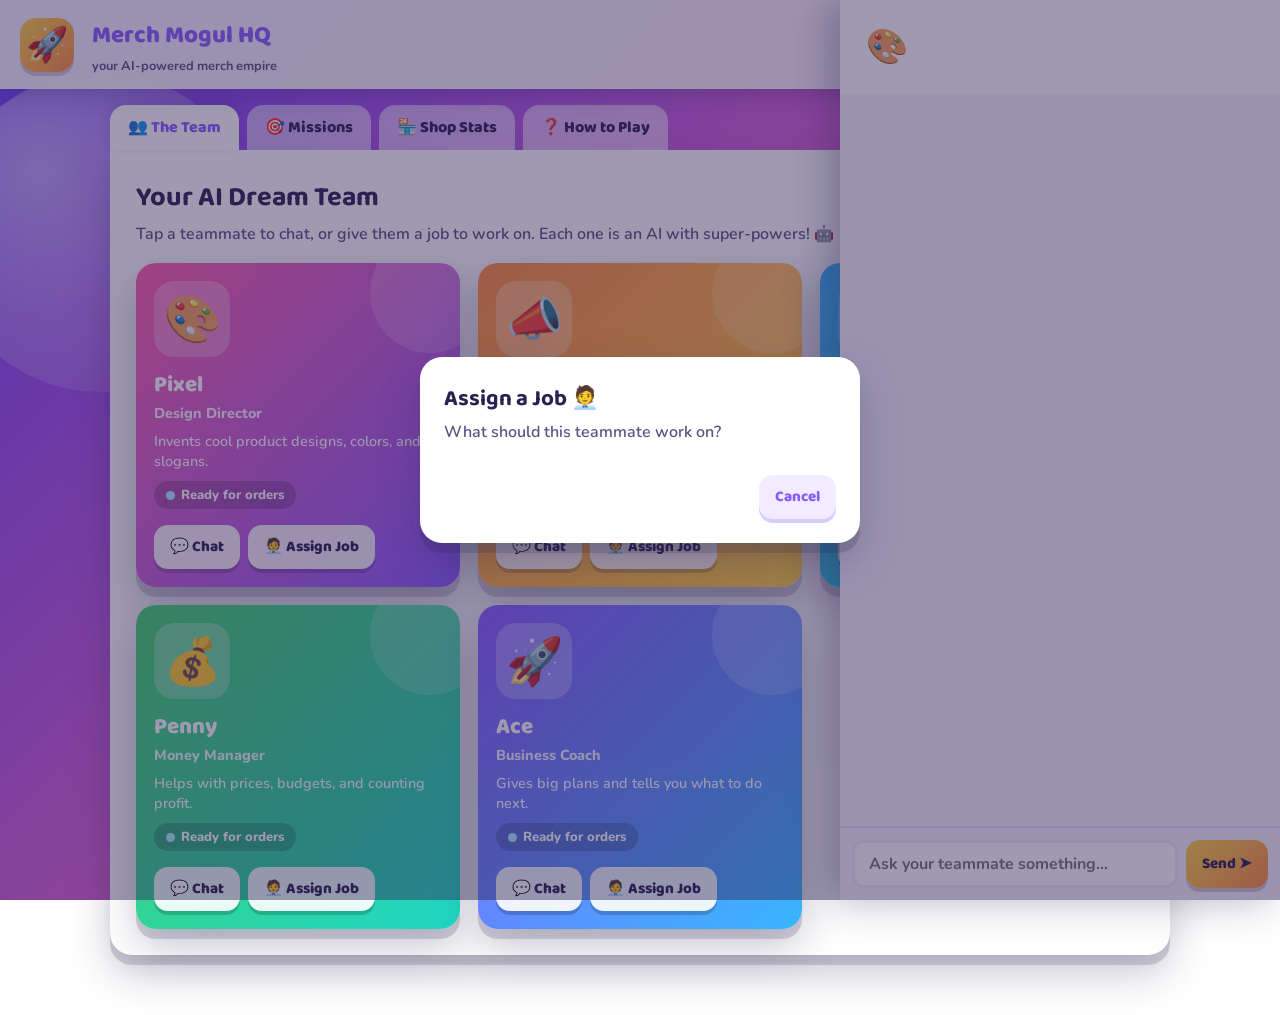
==== index.html @ 170a207f "Add Merch Mogul HQ: a game-style AI business HQ for kids Build a colorful, video-game-style web app " ====
<!DOCTYPE html>
<html lang="en">
<head>
  <meta charset="UTF-8" />
  <meta name="viewport" content="width=device-width, initial-scale=1.0" />
  <title>Merch Mogul HQ 🚀</title>
  <link rel="preconnect" href="https://fonts.googleapis.com" />
  <link rel="preconnect" href="https://fonts.gstatic.com" crossorigin />
  <link href="https://fonts.googleapis.com/css2?family=Baloo+2:wght@500;700;800&family=Nunito:wght@400;600;700;800&display=swap" rel="stylesheet" />
  <link rel="stylesheet" href="styles.css" />
</head>
<body>
  <!-- Animated background bubbles -->
  <div class="bg-bubbles" aria-hidden="true"></div>

  <!-- ===== TOP BAR / HUD ===== -->
  <header class="hud">
    <div class="hud-left">
      <div class="logo">🚀</div>
      <div class="shop-name-wrap">
        <input id="shopName" class="shop-name" maxlength="22" value="Merch Mogul HQ" title="Click to rename your shop!" />
        <span class="shop-tag">your AI-powered merch empire</span>
      </div>
    </div>

    <div class="hud-right">
      <div class="stat coins" title="Coins you've earned">
        <span class="stat-icon">🪙</span>
        <span id="coins">0</span>
      </div>
      <div class="stat level" title="Your business level">
        <span class="stat-icon">⭐</span>
        <span>Lv <b id="level">1</b></span>
      </div>
      <div class="xpbar-wrap" title="Earn XP to level up!">
        <div class="xpbar"><div id="xpfill" class="xpfill"></div></div>
        <span id="xptext" class="xptext">0 / 100 XP</span>
      </div>
    </div>
  </header>

  <!-- ===== TAB NAV ===== -->
  <nav class="tabs">
    <button class="tab active" data-tab="team">👥 The Team</button>
    <button class="tab" data-tab="missions">🎯 Missions</button>
    <button class="tab" data-tab="shop">🏪 Shop Stats</button>
    <button class="tab" data-tab="help">❓ How to Play</button>
  </nav>

  <main class="stage">
    <!-- ===== TEAM TAB ===== -->
    <section id="tab-team" class="panel active">
      <h2 class="panel-title">Your AI Dream Team</h2>
      <p class="panel-sub">Tap a teammate to chat, or give them a job to work on. Each one is an AI with super-powers! 🤖</p>
      <div id="agentGrid" class="agent-grid"><!-- agent cards injected by app.js --></div>
    </section>

    <!-- ===== MISSIONS TAB ===== -->
    <section id="tab-missions" class="panel">
      <h2 class="panel-title">Mission Board 🎯</h2>
      <p class="panel-sub">Complete missions to earn coins and XP. Ask a teammate for help, then mark it done!</p>
      <div id="missionList" class="mission-list"><!-- missions injected --></div>
    </section>

    <!-- ===== SHOP STATS TAB ===== -->
    <section id="tab-shop" class="panel">
      <h2 class="panel-title">Shop Stats 🏪</h2>
      <p class="panel-sub">Watch your empire grow. These numbers go up as you play and complete missions!</p>
      <div class="stats-grid">
        <div class="stat-card"><div class="stat-card-icon">🪙</div><div class="stat-card-num" id="s-coins">0</div><div class="stat-card-label">Coins</div></div>
        <div class="stat-card"><div class="stat-card-icon">⭐</div><div class="stat-card-num" id="s-level">1</div><div class="stat-card-label">Level</div></div>
        <div class="stat-card"><div class="stat-card-icon">🏆</div><div class="stat-card-num" id="s-missions">0</div><div class="stat-card-label">Missions Done</div></div>
        <div class="stat-card"><div class="stat-card-icon">💬</div><div class="stat-card-num" id="s-chats">0</div><div class="stat-card-label">Ideas Discussed</div></div>
        <div class="stat-card"><div class="stat-card-icon">📦</div><div class="stat-card-num" id="s-products">0</div><div class="stat-card-label">Products Saved</div></div>
        <div class="stat-card"><div class="stat-card-icon">🔥</div><div class="stat-card-num" id="s-streak">0</div><div class="stat-card-label">Day Streak</div></div>
      </div>

      <div class="ideabox">
        <h3>💡 Idea Vault</h3>
        <p class="panel-sub">Save your best product ideas here so you never forget them.</p>
        <div class="idea-add">
          <input id="ideaInput" placeholder="e.g. Glow-in-the-dark cat stickers" maxlength="80" />
          <button id="ideaAddBtn" class="btn btn-primary">＋ Save Idea</button>
        </div>
        <ul id="ideaList" class="idea-list"></ul>
      </div>

      <button id="resetBtn" class="btn btn-ghost danger">🗑️ Reset Game (start over)</button>
    </section>

    <!-- ===== HELP TAB ===== -->
    <section id="tab-help" class="panel">
      <h2 class="panel-title">How to Play ❓</h2>
      <div class="help-cards">
        <div class="help-card"><span class="help-emoji">👥</span><b>Meet your team</b><p>You have 5 AI teammates. Each is good at a different job — design, marketing, customer help, money, and big plans.</p></div>
        <div class="help-card"><span class="help-emoji">💬</span><b>Chat with them</b><p>Tap a teammate and ask anything about your shop. They'll give you real ideas! Every chat earns XP.</p></div>
        <div class="help-card"><span class="help-emoji">🧑‍💼</span><b>Give them jobs</b><p>Press "Assign Job" to put a teammate to work on something. Their status changes to show what they're doing.</p></div>
        <div class="help-card"><span class="help-emoji">🎯</span><b>Do missions</b><p>The Mission Board gives you challenges. Finish them to earn coins and level up your empire.</p></div>
        <div class="help-card"><span class="help-emoji">⭐</span><b>Level up</b><p>Earn XP from chatting and missions. Fill the bar to reach the next level. How high can you go?</p></div>
        <div class="help-card"><span class="help-emoji">🛟</span><b>Stay safe</b><p>Your teammates never ask for private info. For anything that costs money, always ask a parent first!</p></div>
      </div>
      <div class="parent-note">
        <b>👋 Note for parents:</b> The AI teammates are powered by OpenAI and have built-in kid-safety rules. Set your <code>OPENAI_API_KEY</code> in Vercel to turn them on. See the README for the 5-minute setup.
      </div>
    </section>
  </main>

  <!-- ===== CHAT DRAWER ===== -->
  <div id="chatOverlay" class="chat-overlay" hidden></div>
  <aside id="chatDrawer" class="chat-drawer" hidden aria-hidden="true">
    <div class="chat-head" id="chatHead">
      <button id="chatClose" class="chat-close" aria-label="Close chat">✕</button>
      <div class="chat-avatar" id="chatAvatar">🎨</div>
      <div>
        <div class="chat-name" id="chatName">Pixel</div>
        <div class="chat-role" id="chatRole">Design Director</div>
      </div>
    </div>
    <div id="chatMessages" class="chat-messages"></div>
    <div class="chat-quick" id="chatQuick"></div>
    <form id="chatForm" class="chat-input">
      <input id="chatField" placeholder="Ask your teammate something…" autocomplete="off" />
      <button type="submit" class="btn btn-primary" id="chatSend">Send ➤</button>
    </form>
  </aside>

  <!-- ===== ASSIGN JOB MODAL ===== -->
  <div id="assignOverlay" class="modal-overlay" hidden>
    <div class="modal">
      <h3 id="assignTitle">Assign a Job 🧑‍💼</h3>
      <p class="panel-sub">What should this teammate work on?</p>
      <div id="assignOptions" class="assign-options"></div>
      <div class="modal-actions">
        <button id="assignCancel" class="btn btn-ghost">Cancel</button>
      </div>
    </div>
  </div>

  <!-- ===== TOAST + CONFETTI ===== -->
  <div id="toast" class="toast" hidden></div>
  <canvas id="confetti" class="confetti" hidden></canvas>

  <script src="app.js"></script>
</body>
</html>
---- styles.css ----
/* ===== Merch Mogul HQ — kid-friendly, game-style theme ===== */
:root {
  --pink:   #ff5ea8;
  --purple: #8a5cff;
  --blue:   #38b6ff;
  --teal:   #1fd6c4;
  --yellow: #ffd23f;
  --orange: #ff8c42;
  --green:  #43d16b;
  --ink:    #2b2150;
  --ink-soft: #5b5183;
  --card:   #ffffff;
  --bg1:    #6a3cff;
  --bg2:    #ff6ec7;
  --shadow: 0 10px 0 rgba(43, 33, 80, .18), 0 18px 40px rgba(43, 33, 80, .25);
  --radius: 22px;
  font-size: 16px;
}

* { box-sizing: border-box; }
html, body { margin: 0; padding: 0; }
body {
  font-family: 'Nunito', system-ui, sans-serif;
  color: var(--ink);
  min-height: 100vh;
  background: linear-gradient(135deg, var(--bg1), var(--bg2) 60%, #ff9a4d);
  background-attachment: fixed;
  overflow-x: hidden;
}
h1,h2,h3,.shop-name,.stat,.chat-name,.btn { font-family: 'Baloo 2', system-ui, sans-serif; }

/* floating bubbles in the background */
.bg-bubbles { position: fixed; inset: 0; z-index: 0; pointer-events: none; overflow: hidden; }
.bg-bubbles::before, .bg-bubbles::after {
  content: ""; position: absolute; border-radius: 50%;
  background: radial-gradient(circle at 30% 30%, rgba(255,255,255,.5), rgba(255,255,255,0));
  animation: float 14s ease-in-out infinite;
}
.bg-bubbles::before { width: 320px; height: 320px; top: 8%; left: -60px; }
.bg-bubbles::after  { width: 240px; height: 240px; bottom: 6%; right: -40px; animation-delay: -6s; }
@keyframes float { 0%,100%{ transform: translateY(0) } 50%{ transform: translateY(-30px) } }

/* ===== HUD / top bar ===== */
.hud {
  position: sticky; top: 0; z-index: 30;
  display: flex; align-items: center; justify-content: space-between; gap: 16px;
  flex-wrap: wrap;
  padding: 14px 20px;
  background: rgba(255,255,255,.92);
  backdrop-filter: blur(8px);
  box-shadow: 0 6px 20px rgba(43,33,80,.25);
}
.hud-left { display: flex; align-items: center; gap: 12px; }
.logo {
  font-size: 34px; width: 54px; height: 54px; display: grid; place-items: center;
  background: linear-gradient(135deg, var(--yellow), var(--orange));
  border-radius: 16px; box-shadow: 0 4px 0 rgba(43,33,80,.2);
  animation: pop 3s ease-in-out infinite;
}
@keyframes pop { 0%,100%{transform:scale(1) rotate(0)} 50%{transform:scale(1.08) rotate(-4deg)} }
.shop-name-wrap { display: flex; flex-direction: column; }
.shop-name {
  font-size: 1.5rem; font-weight: 800; color: var(--purple);
  border: none; background: transparent; padding: 2px 6px; border-radius: 10px;
  max-width: 60vw;
}
.shop-name:hover, .shop-name:focus { background: #f1ecff; outline: none; }
.shop-tag { font-size: .8rem; color: var(--ink-soft); padding-left: 6px; font-weight: 700; }

.hud-right { display: flex; align-items: center; gap: 12px; flex-wrap: wrap; }
.stat {
  display: flex; align-items: center; gap: 6px;
  background: #fff; border: 3px solid #efeaff; border-radius: 999px;
  padding: 6px 14px; font-size: 1.1rem; font-weight: 700; color: var(--ink);
  box-shadow: 0 4px 0 rgba(43,33,80,.12);
}
.stat .stat-icon { font-size: 1.2rem; }
.stat.coins { border-color: #ffe9a8; }
.stat.level { border-color: #d9ccff; }
.xpbar-wrap { display: flex; flex-direction: column; gap: 3px; min-width: 150px; }
.xpbar { height: 16px; background: #ece7ff; border-radius: 999px; overflow: hidden; border: 2px solid #d9ccff; }
.xpfill {
  height: 100%; width: 0%;
  background: linear-gradient(90deg, var(--teal), var(--green));
  border-radius: 999px; transition: width .5s cubic-bezier(.2,.9,.3,1.3);
}
.xptext { font-size: .72rem; font-weight: 800; color: var(--ink-soft); text-align: center; }

/* ===== Tabs ===== */
.tabs {
  position: relative; z-index: 10;
  display: flex; gap: 8px; flex-wrap: wrap;
  padding: 16px 20px 0; max-width: 1100px; margin: 0 auto;
}
.tab {
  border: none; cursor: pointer; font-size: 1rem; font-weight: 800;
  font-family: 'Baloo 2', sans-serif;
  padding: 10px 18px; border-radius: 16px 16px 0 0;
  background: rgba(255,255,255,.55); color: var(--ink);
  transition: transform .12s ease, background .15s ease;
}
.tab:hover { transform: translateY(-2px); background: rgba(255,255,255,.8); }
.tab.active { background: #fff; color: var(--purple); box-shadow: 0 -4px 14px rgba(43,33,80,.12); }

/* ===== Stage / panels ===== */
.stage { position: relative; z-index: 5; max-width: 1100px; margin: 0 auto; padding: 0 20px 60px; }
.panel {
  display: none;
  background: #fff; border-radius: 0 var(--radius) var(--radius) var(--radius);
  padding: 26px; box-shadow: var(--shadow);
}
.panel.active { display: block; animation: fadeUp .35s ease; }
@keyframes fadeUp { from { opacity: 0; transform: translateY(10px); } to { opacity: 1; transform: none; } }
.panel-title { margin: 0 0 4px; font-size: 1.7rem; color: var(--ink); }
.panel-sub { margin: 0 0 18px; color: var(--ink-soft); font-weight: 600; }

/* ===== Agent cards ===== */
.agent-grid { display: grid; grid-template-columns: repeat(auto-fill, minmax(240px,1fr)); gap: 18px; }
.agent-card {
  position: relative; border-radius: 20px; padding: 18px; color: #fff;
  box-shadow: var(--shadow); overflow: hidden;
  transition: transform .15s ease;
}
.agent-card:hover { transform: translateY(-4px); }
.agent-card::after {
  content: ""; position: absolute; right: -30px; top: -30px;
  width: 120px; height: 120px; background: rgba(255,255,255,.16); border-radius: 50%;
}
.agent-emoji {
  font-size: 46px; width: 76px; height: 76px; display: grid; place-items: center;
  background: rgba(255,255,255,.25); border-radius: 20px; margin-bottom: 10px;
}
.agent-name { font-size: 1.4rem; font-weight: 800; font-family: 'Baloo 2'; }
.agent-role { font-size: .9rem; font-weight: 800; opacity: .9; margin-bottom: 8px; }
.agent-desc { font-size: .9rem; font-weight: 600; opacity: .95; min-height: 38px; }
.agent-status {
  display: inline-flex; align-items: center; gap: 6px; margin: 10px 0;
  background: rgba(0,0,0,.18); padding: 5px 12px; border-radius: 999px;
  font-size: .82rem; font-weight: 800;
}
.agent-status .dot { width: 9px; height: 9px; border-radius: 50%; background: #aef; }
.agent-status.working .dot { background: var(--yellow); animation: blink 1s infinite; }
@keyframes blink { 50% { opacity: .3; } }
.agent-actions { display: flex; gap: 8px; margin-top: 6px; }

/* ===== Buttons ===== */
.btn {
  border: none; cursor: pointer; font-weight: 800; font-family: 'Baloo 2', sans-serif;
  padding: 10px 16px; border-radius: 14px; font-size: .95rem;
  transition: transform .1s ease, filter .15s ease; color: var(--ink);
  box-shadow: 0 4px 0 rgba(0,0,0,.18);
}
.btn:active { transform: translateY(3px); box-shadow: 0 1px 0 rgba(0,0,0,.18); }
.btn-primary { background: linear-gradient(135deg, var(--yellow), var(--orange)); color: var(--ink); }
.btn-light { background: rgba(255,255,255,.9); color: var(--ink); }
.btn-ghost { background: #f1ecff; color: var(--purple); box-shadow: 0 4px 0 #d9ccff; }
.btn-ghost.danger { background: #ffe3e3; color: #d6455d; box-shadow: 0 4px 0 #ffc2c2; margin-top: 22px; }
.btn:hover { filter: brightness(1.05); }
.btn.full { width: 100%; }

/* ===== Missions ===== */
.mission-list { display: grid; gap: 14px; }
.mission {
  display: flex; align-items: center; gap: 14px; flex-wrap: wrap;
  background: #faf8ff; border: 3px solid #efeaff; border-radius: 18px; padding: 16px;
}
.mission.done { background: #effaf0; border-color: #c7eecd; }
.mission-emoji { font-size: 30px; width: 54px; height: 54px; display: grid; place-items: center; background: #fff; border-radius: 14px; box-shadow: 0 3px 0 rgba(43,33,80,.1); }
.mission-body { flex: 1; min-width: 180px; }
.mission-title { font-weight: 800; font-size: 1.1rem; }
.mission-desc { color: var(--ink-soft); font-weight: 600; font-size: .9rem; }
.mission-reward { font-weight: 800; color: var(--orange); font-size: .85rem; margin-top: 4px; }
.mission-done-badge { color: var(--green); font-weight: 800; }

/* ===== Shop stats ===== */
.stats-grid { display: grid; grid-template-columns: repeat(auto-fill, minmax(150px,1fr)); gap: 14px; margin-bottom: 24px; }
.stat-card { background: linear-gradient(135deg,#fff,#f6f2ff); border: 3px solid #efeaff; border-radius: 18px; padding: 18px; text-align: center; box-shadow: 0 5px 0 rgba(43,33,80,.08); }
.stat-card-icon { font-size: 30px; }
.stat-card-num { font-size: 2rem; font-weight: 800; font-family: 'Baloo 2'; color: var(--purple); }
.stat-card-label { font-weight: 700; color: var(--ink-soft); font-size: .85rem; }

.ideabox { background: #faf8ff; border: 3px dashed #d9ccff; border-radius: 18px; padding: 18px; }
.ideabox h3 { margin: 0 0 4px; font-size: 1.3rem; }
.idea-add { display: flex; gap: 8px; margin: 10px 0; flex-wrap: wrap; }
.idea-add input { flex: 1; min-width: 180px; }
.idea-list { list-style: none; padding: 0; margin: 0; display: grid; gap: 8px; }
.idea-list li { display: flex; align-items: center; justify-content: space-between; gap: 10px; background: #fff; border: 2px solid #efeaff; border-radius: 12px; padding: 10px 14px; font-weight: 700; }
.idea-list li button { border: none; background: #ffe3e3; color: #d6455d; border-radius: 8px; padding: 4px 10px; cursor: pointer; font-weight: 800; }

/* ===== Help ===== */
.help-cards { display: grid; grid-template-columns: repeat(auto-fill, minmax(220px,1fr)); gap: 14px; }
.help-card { background: #faf8ff; border: 3px solid #efeaff; border-radius: 18px; padding: 16px; }
.help-card .help-emoji { font-size: 30px; }
.help-card b { display: block; font-size: 1.1rem; margin: 6px 0 4px; }
.help-card p { margin: 0; color: var(--ink-soft); font-weight: 600; font-size: .9rem; }
.parent-note { margin-top: 20px; background: #fff8e6; border: 3px solid #ffe9a8; border-radius: 16px; padding: 16px; font-weight: 600; color: var(--ink); }
.parent-note code { background: #fff; padding: 2px 6px; border-radius: 6px; font-weight: 800; }

/* shared inputs */
input {
  font-family: 'Nunito', sans-serif; font-size: 1rem; font-weight: 700; color: var(--ink);
  border: 3px solid #efeaff; border-radius: 12px; padding: 10px 14px; outline: none;
}
input:focus { border-color: var(--purple); }

/* ===== Chat drawer ===== */
.chat-overlay { position: fixed; inset: 0; background: rgba(43,33,80,.45); z-index: 40; animation: fade .2s ease; }
@keyframes fade { from { opacity: 0; } to { opacity: 1; } }
.chat-drawer {
  position: fixed; top: 0; right: 0; z-index: 50;
  width: min(440px, 100%); height: 100%;
  background: #fff; display: flex; flex-direction: column;
  box-shadow: -10px 0 40px rgba(43,33,80,.35);
  animation: slideIn .3s cubic-bezier(.2,.9,.3,1.1);
}
@keyframes slideIn { from { transform: translateX(100%); } to { transform: none; } }
.chat-head { display: flex; align-items: center; gap: 12px; padding: 18px; color: #fff; position: relative; }
.chat-close { position: absolute; top: 12px; right: 14px; border: none; background: rgba(255,255,255,.25); color: #fff; width: 34px; height: 34px; border-radius: 50%; font-size: 1.1rem; cursor: pointer; font-weight: 800; }
.chat-avatar { font-size: 34px; width: 58px; height: 58px; display: grid; place-items: center; background: rgba(255,255,255,.25); border-radius: 16px; }
.chat-name { font-size: 1.3rem; font-weight: 800; }
.chat-role { font-size: .85rem; font-weight: 800; opacity: .9; }
.chat-messages { flex: 1; overflow-y: auto; padding: 16px; display: flex; flex-direction: column; gap: 10px; background: #f6f3ff; }
.msg { max-width: 82%; padding: 10px 14px; border-radius: 16px; font-weight: 600; line-height: 1.4; white-space: pre-wrap; }
.msg.bot { align-self: flex-start; background: #fff; border: 2px solid #efeaff; border-bottom-left-radius: 4px; }
.msg.me  { align-self: flex-end; background: linear-gradient(135deg,var(--purple),var(--blue)); color: #fff; border-bottom-right-radius: 4px; }
.msg.typing { color: var(--ink-soft); font-style: italic; }
.dotty span { animation: blink 1.2s infinite; }
.dotty span:nth-child(2){ animation-delay:.2s } .dotty span:nth-child(3){ animation-delay:.4s }
.chat-quick { display: flex; gap: 8px; padding: 8px 12px 0; flex-wrap: wrap; background: #f6f3ff; }
.quick-chip { border: 2px solid #d9ccff; background: #fff; color: var(--purple); border-radius: 999px; padding: 6px 12px; font-weight: 800; font-size: .82rem; cursor: pointer; }
.quick-chip:hover { background: #f1ecff; }
.chat-input { display: flex; gap: 8px; padding: 12px; background: #f6f3ff; border-top: 2px solid #e6dfff; }
.chat-input input { flex: 1; }

/* ===== Assign modal ===== */
.modal-overlay { position: fixed; inset: 0; background: rgba(43,33,80,.45); z-index: 60; display: grid; place-items: center; padding: 20px; animation: fade .2s ease; }
.modal { background: #fff; border-radius: 22px; padding: 24px; width: min(440px,100%); box-shadow: var(--shadow); }
.modal h3 { margin: 0 0 4px; font-size: 1.4rem; }
.assign-options { display: grid; gap: 10px; margin: 14px 0; }
.assign-opt { text-align: left; background: #faf8ff; border: 3px solid #efeaff; border-radius: 14px; padding: 12px 14px; cursor: pointer; font-weight: 800; color: var(--ink); display: flex; align-items: center; gap: 10px; }
.assign-opt:hover { border-color: var(--purple); background: #f1ecff; }
.modal-actions { display: flex; justify-content: flex-end; }

/* ===== Toast + confetti ===== */
.toast {
  position: fixed; left: 50%; bottom: 30px; transform: translateX(-50%) translateY(20px);
  background: var(--ink); color: #fff; padding: 14px 22px; border-radius: 16px;
  font-weight: 800; font-family: 'Baloo 2'; z-index: 80; box-shadow: var(--shadow);
  opacity: 0; transition: opacity .25s ease, transform .25s ease; font-size: 1.05rem;
}
.toast.show { opacity: 1; transform: translateX(-50%) translateY(0); }
.confetti { position: fixed; inset: 0; z-index: 70; pointer-events: none; }

@media (max-width: 560px) {
  .hud-right { width: 100%; justify-content: space-between; }
  .xpbar-wrap { flex: 1; }
  .panel { padding: 18px; }
}
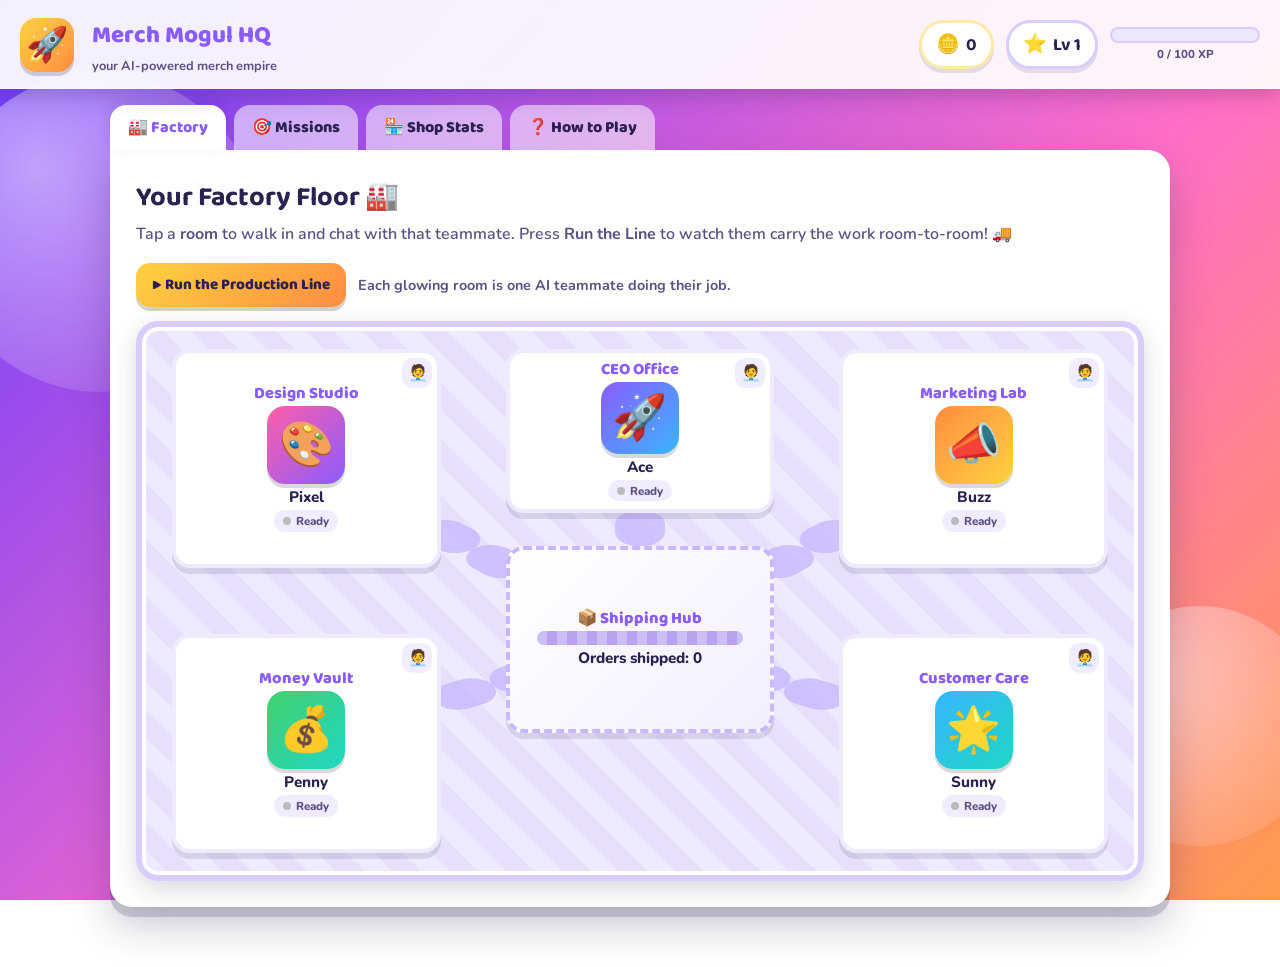
==== commit f1164c99: "Redesign as a factory floor with room-to-room work handoffs Reframe the main screen as a video-game-" ====
--- a/index.html
+++ b/index.html
@@ -41,18 +41,22 @@
 
   <!-- ===== TAB NAV ===== -->
   <nav class="tabs">
-    <button class="tab active" data-tab="team">👥 The Team</button>
+    <button class="tab active" data-tab="team">🏭 Factory</button>
     <button class="tab" data-tab="missions">🎯 Missions</button>
     <button class="tab" data-tab="shop">🏪 Shop Stats</button>
     <button class="tab" data-tab="help">❓ How to Play</button>
   </nav>
 
   <main class="stage">
-    <!-- ===== TEAM TAB ===== -->
+    <!-- ===== FACTORY TAB ===== -->
     <section id="tab-team" class="panel active">
-      <h2 class="panel-title">Your AI Dream Team</h2>
-      <p class="panel-sub">Tap a teammate to chat, or give them a job to work on. Each one is an AI with super-powers! 🤖</p>
-      <div id="agentGrid" class="agent-grid"><!-- agent cards injected by app.js --></div>
+      <h2 class="panel-title">Your Factory Floor 🏭</h2>
+      <p class="panel-sub">Tap a <b>room</b> to walk in and chat with that teammate. Press <b>Run the Line</b> to watch them carry the work room-to-room! 🚚</p>
+      <div class="factory-bar">
+        <button id="runLineBtn" class="btn btn-primary">▶ Run the Production Line</button>
+        <span class="factory-hint">Each glowing room is one AI teammate doing their job.</span>
+      </div>
+      <div id="factory" class="factory"><!-- rooms injected by app.js --></div>
     </section>
 
     <!-- ===== MISSIONS TAB ===== -->
--- a/styles.css
+++ b/styles.css
@@ -18,6 +18,9 @@
 }
 
 * { box-sizing: border-box; }
+/* The `hidden` attribute must always win, even over our display:grid/flex
+   rules on overlays/drawers. Without this, modals show on load and won't close. */
+[hidden] { display: none !important; }
 html, body { margin: 0; padding: 0; }
 body {
   font-family: 'Nunito', system-ui, sans-serif;
@@ -251,8 +254,55 @@
 .toast.show { opacity: 1; transform: translateX(-50%) translateY(0); }
 .confetti { position: fixed; inset: 0; z-index: 70; pointer-events: none; }
 
+/* ===== Factory floor ===== */
+.factory-bar { display: flex; align-items: center; gap: 12px; flex-wrap: wrap; margin-bottom: 14px; }
+.factory-hint { color: var(--ink-soft); font-weight: 700; font-size: .9rem; }
+.factory {
+  position: relative; width: 100%; height: min(560px, 72vh); min-height: 430px;
+  border-radius: 22px; overflow: hidden; border: 6px solid #d9ccff;
+  background:
+    repeating-linear-gradient(45deg, #efeaff 0 20px, #e7dffb 20px 40px);
+  box-shadow: inset 0 0 0 4px #fff, 0 8px 24px rgba(43,33,80,.18);
+}
+.corridors { position: absolute; inset: 0; width: 100%; height: 100%; z-index: 1; }
+.corridors line { stroke: #c9b8ff; stroke-width: 5; stroke-linecap: round; stroke-dasharray: 1.5 5; opacity: .8; }
+
+.room {
+  position: absolute; z-index: 2; background: #fff; border-radius: 18px;
+  border: 4px solid #efeaff; box-shadow: 0 6px 0 rgba(43,33,80,.12);
+  padding: 8px; cursor: pointer; overflow: hidden;
+  display: flex; flex-direction: column; align-items: center; justify-content: center; gap: 3px;
+  transition: transform .12s ease, box-shadow .2s ease, border-color .2s ease;
+}
+.room:hover { transform: translateY(-3px) scale(1.02); border-color: #c9b8ff; }
+.room.receiving { border-color: var(--yellow); box-shadow: 0 0 0 5px var(--yellow), 0 6px 0 rgba(43,33,80,.12); animation: bump .5s ease; }
+@keyframes bump { 50% { transform: scale(1.05); } }
+.room-name { font-family: 'Baloo 2'; font-weight: 800; color: var(--purple); font-size: clamp(.72rem, 2.1vw, 1.02rem); text-align: center; line-height: 1.1; }
+.room-agent { font-size: clamp(26px, 6vw, 44px); width: clamp(50px, 12vw, 78px); height: clamp(50px, 12vw, 78px); display: grid; place-items: center; border-radius: 18px; color: #fff; box-shadow: 0 4px 0 rgba(0,0,0,.15); }
+.room-person { font-weight: 800; color: var(--ink); font-size: clamp(.72rem, 2vw, .95rem); }
+.room-status { display: inline-flex; align-items: center; gap: 5px; background: #f1ecff; color: var(--ink-soft); padding: 3px 9px; border-radius: 999px; font-size: clamp(.6rem, 1.6vw, .72rem); font-weight: 800; max-width: 96%; overflow: hidden; text-overflow: ellipsis; white-space: nowrap; }
+.room-status .dot { width: 8px; height: 8px; border-radius: 50%; background: #bbb; flex: none; }
+.room-status.working { background: #fff3cf; color: #8a6d00; }
+.room-status.working .dot { background: var(--orange); animation: blink 1s infinite; }
+.room-assign { position: absolute; top: 5px; right: 5px; border: none; background: #f1ecff; border-radius: 10px; width: 30px; height: 30px; cursor: pointer; font-size: 1rem; z-index: 4; line-height: 1; }
+.room-assign:hover { background: #e2d5ff; }
+.room.hub { background: linear-gradient(135deg, #fff, #f3eeff); border-style: dashed; border-color: #c9b8ff; cursor: default; left: 36.5%; top: 40%; width: 27%; height: 34%; }
+.room.hub:hover { transform: none; }
+.hub-belt { width: 84%; height: 14px; border-radius: 8px; background: repeating-linear-gradient(90deg, #cdbdf5 0 10px, #b9a3f0 10px 20px); }
+
+.traveler {
+  position: absolute; z-index: 6; font-size: 26px;
+  width: 44px; height: 44px; display: grid; place-items: center;
+  background: #fff; border-radius: 50%; box-shadow: 0 6px 16px rgba(43,33,80,.35);
+  transform: translate(-50%, -50%);
+  transition: left 1s cubic-bezier(.5,.05,.3,1), top 1s cubic-bezier(.5,.05,.3,1);
+}
+.traveler::after { content: "📦"; position: absolute; bottom: -8px; right: -8px; font-size: 16px; }
+
 @media (max-width: 560px) {
   .hud-right { width: 100%; justify-content: space-between; }
   .xpbar-wrap { flex: 1; }
   .panel { padding: 18px; }
-}
+  .factory { height: 66vh; min-height: 420px; }
+  .room-person { display: none; }
+}
